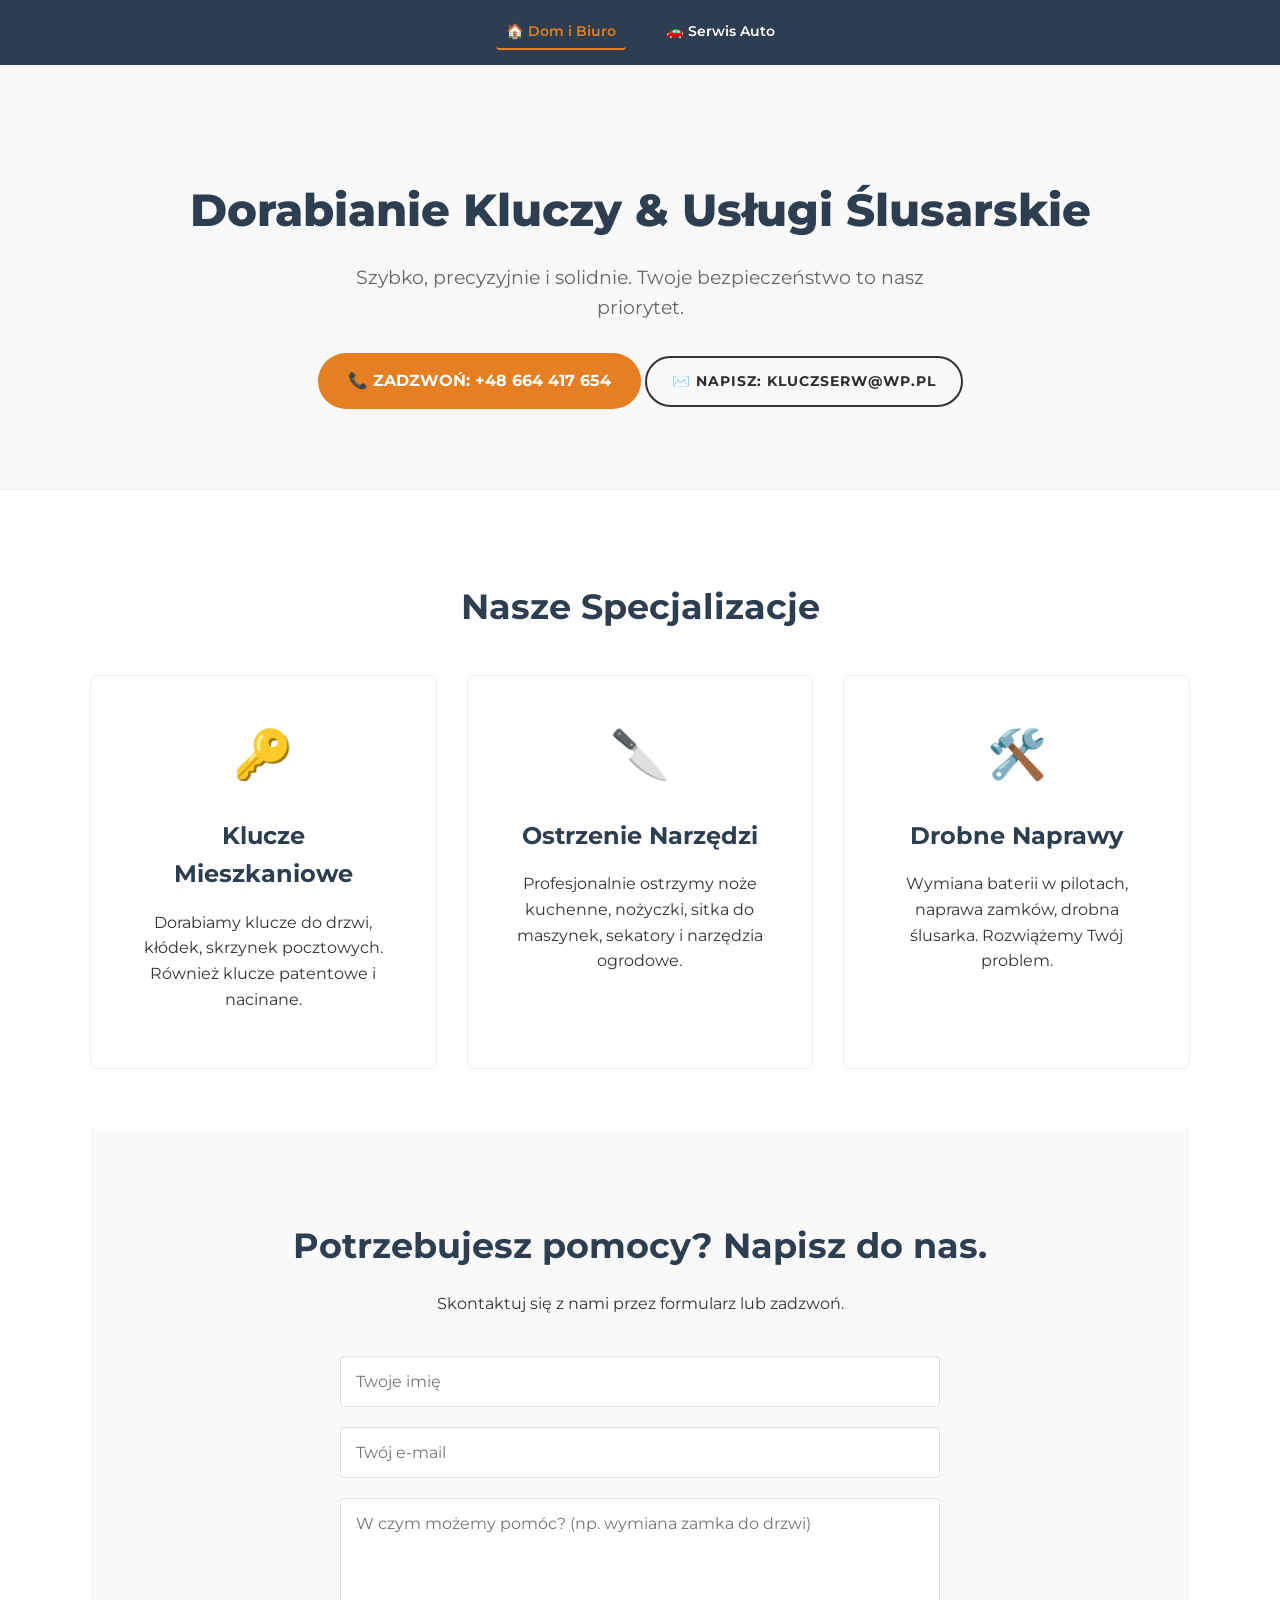
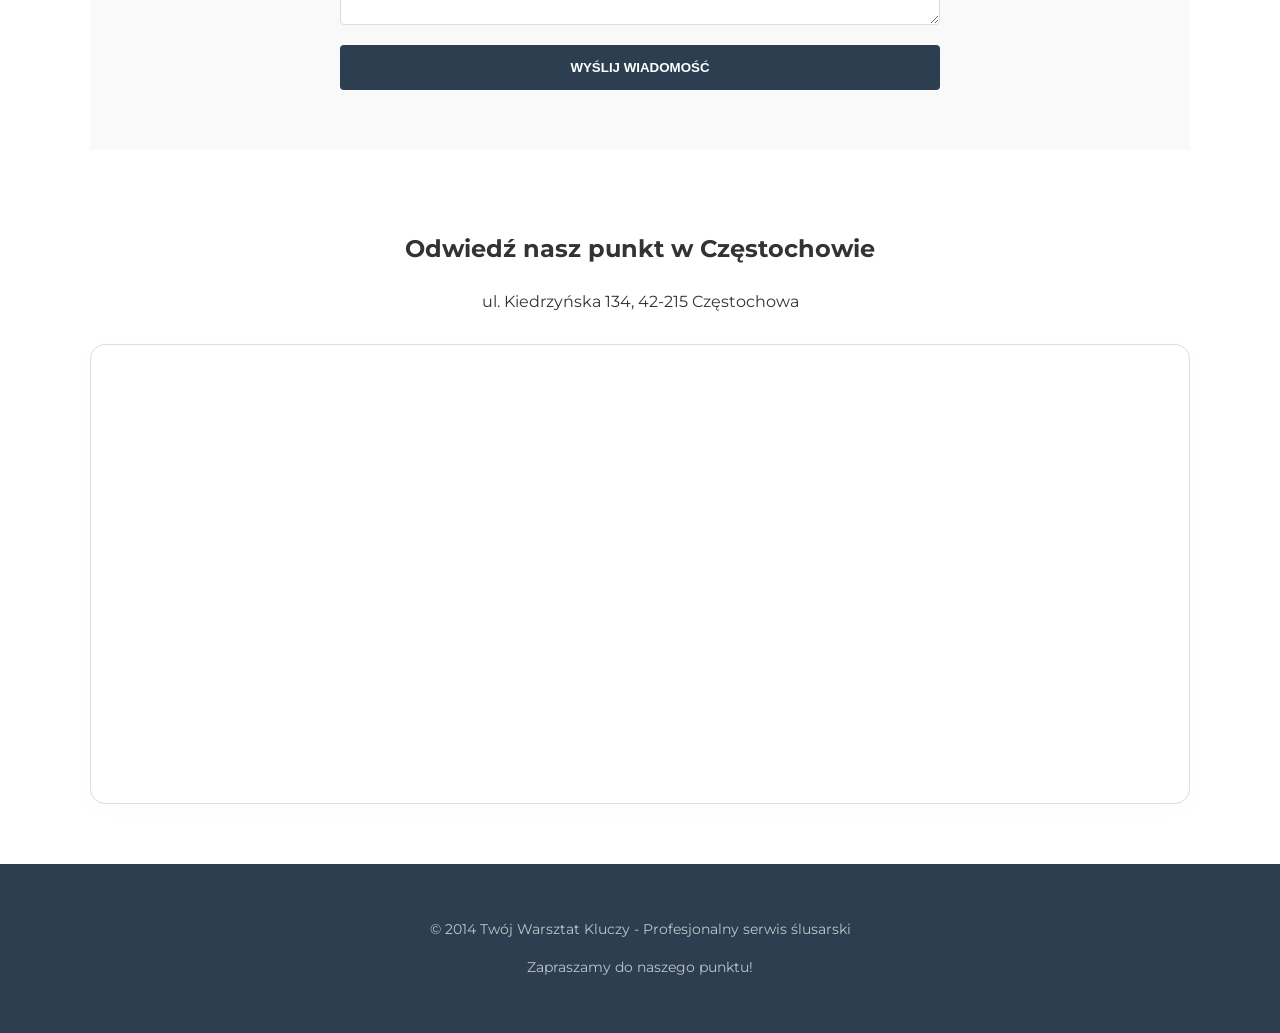
==== index.html @ 6f31c75d "Update title and meta tags for SEO improvements" ====
<!DOCTYPE html>
<html lang="pl">
<head>
    <meta charset="UTF-8">
    <meta name="viewport" content="width=device-width, initial-scale=1.0">
    
    <title>Piotr Woźnica - Dorabianie Kluczy i Ślusarz Częstochowa</title>
    <meta name="description" content="Profesjonalne dorabianie kluczy domowych, ostrzenie narzędzi i usługi ślusarskie w Częstochowie. Piotr Woźnica - szybko, tanio i solidnie. Sprawdź!">
    <meta name="keywords" content="dorabianie kluczy Częstochowa, ślusarz, ostrzenie noży, Piotr Woźnica, klucze domowe">

    <link rel="preconnect" href="https://fonts.googleapis.com">
    <link rel="preconnect" href="https://fonts.gstatic.com" crossorigin>
    <link href="https://fonts.googleapis.com/css2?family=Montserrat:wght@400;600;800&display=swap" rel="stylesheet">
    <link rel="stylesheet" href="style_klucze.css">
</head>
<body>

    <nav class="main-nav">
        <span class="nav-item active">🏠 Dom i Biuro</span>
        <a href="zauto.html" class="nav-item">🚗 Serwis Auto</a>
    </nav>

    <header class="hero">
        <div class="container">
            <h1>Dorabianie Kluczy & Usługi Ślusarskie</h1>
            <p>Szybko, precyzyjnie i solidnie. Twoje bezpieczeństwo to nasz priorytet.</p>
            <a href="tel:+48664417654" class="cta-button">📞 Zadzwoń: +48 664 417 654</a>
    <a href="mailto:kluczserw@wp.pl" class="email-button">✉️ Napisz: kluczserw@wp.pl</a>
        </div>
    </header>

    <main class="container">
        <section class="services">
            <h2>Nasze Specjalizacje</h2>
            <div class="services-grid">
                <div class="service-card">
                    <div class="icon">🔑</div>
                    <h3>Klucze Mieszkaniowe</h3>
                    <p>Dorabiamy klucze do drzwi, kłódek, skrzynek pocztowych. Również klucze patentowe i nacinane.</p>
                </div>
                <div class="service-card">
                    <div class="icon">🔪</div>
                    <h3>Ostrzenie Narzędzi</h3>
                    <p>Profesjonalnie ostrzymy noże kuchenne, nożyczki, sitka do maszynek, sekatory i narzędzia ogrodowe.</p>
                </div>
                <div class="service-card">
                    <div class="icon">🛠️</div>
                    <h3>Drobne Naprawy</h3>
                    <p>Wymiana baterii w pilotach, naprawa zamków, drobna ślusarka. Rozwiążemy Twój problem.</p>
                </div>
            </div>
        </section>

        <section class="contact-section">
            <h2>Potrzebujesz pomocy? Napisz do nas.</h2>
            <p>Skontaktuj się z nami przez formularz lub zadzwoń.</p>
            <form action="https://formspree.io/f/xkoqnrze" method="POST" class="contact-form">
                <input type="text" name="name" placeholder="Twoje imię" required>
                <input type="email" name="email" placeholder="Twój e-mail" required>
                <textarea name="message" rows="5" placeholder="W czym możemy pomóc? (np. wymiana zamka do drzwi)" required></textarea>
                <button type="submit">Wyślij wiadomość</button>
            </form>
        </section>
    </main>
<section class="map-section">
    <div class="container">
        <h2>Odwiedź nasz punkt w Częstochowie</h2>
        <p>ul. Kiedrzyńska 134, 42-215 Częstochowa</p>
        <div class="map-container">
            <iframe 
                src="https://www.google.com/maps/embed?pb=!1m18!1m12!1m3!1d2520.4727788448!2d19.11588437704514!3d50.83428697166847!2m3!1f0!2f0!3f0!3m2!1i1024!2i768!4f13.1!3m3!1m2!1s0x4717b7a41525514f%3A0x7f02f9538348138e!2sKLUCZ-SERWIS!5e0!3m2!1spl!2spl!4v1709739000000!5m2!1spl!2spl" 
                width="100%" 
                height="450" 
                style="border:0;" 
                allowfullscreen="" 
                loading="lazy" 
                referrerpolicy="no-referrer-when-downgrade">
            </iframe>
        </div>
    </div>
</section>
    <footer>
        <div class="container">
            <p>&copy; 2014 Twój Warsztat Kluczy - Profesjonalny serwis ślusarski</p>
            <p>Zapraszamy do naszego punktu!</p>
        </div>
    </footer>

</body>
</html>
---- style_klucze.css ----
/* --- FUNDAMENTY --- */
:root {
    --primary-color: #e67e22; /* Ciepły pomarańczowy */
    --secondary-color: #2c3e50; /* Ciemny granat do tekstów */
    --bg-color: #ffffff; /* Białe tło */
    --text-color: #333333;
    --light-bg: #f9f9f9;
}

body {
    font-family: 'Montserrat', sans-serif;
    margin: 0;
    padding: 0;
    background-color: var(--bg-color);
    color: var(--text-color);
    line-height: 1.6;
}

.container {
    max-width: 1100px;
    margin: 0 auto;
    padding: 0 20px;
}

/* --- NAWIGACJA --- */
.main-nav {
    display: flex;
    justify-content: center;
    background-color: var(--secondary-color);
    padding: 15px 0;
    position: sticky;
    top: 0;
    z-index: 1000;
}

.nav-item {
    color: #ffffff;
    text-decoration: none;
    margin: 0 15px;
    font-weight: 600;
    font-size: 0.9rem;
    padding: 5px 10px;
    border-radius: 4px;
    transition: 0.3s;
}

.nav-item:hover {
    background-color: rgba(255,255,255,0.1);
}

.nav-item.active {
    color: var(--primary-color);
    border-bottom: 2px solid var(--primary-color);
}

/* --- HERO (Nagłówek) --- */
.hero {
    background-color: var(--light-bg);
    padding: 80px 0;
    text-align: center;
    border-bottom: 1px solid #eee;
}

.hero h1 {
    font-size: 2.8rem;
    font-weight: 800;
    color: var(--secondary-color);
    margin-bottom: 15px;
}

.hero p {
    font-size: 1.2rem;
    color: #666;
    max-width: 600px;
    margin: 0 auto 30px;
}

.cta-button {
    display: inline-block;
    background-color: var(--primary-color);
    color: #ffffff;
    padding: 15px 30px;
    text-decoration: none;
    font-weight: 700;
    border-radius: 50px;
    text-transform: uppercase;
    transition: 0.3s;
}

.cta-button:hover {
    background-color: #d35400;
    transform: translateY(-3px);
}

/* --- USŁUGI --- */
.services {
    padding: 60px 0;
    text-align: center;
}

.services h2 {
    font-size: 2.2rem;
    color: var(--secondary-color);
    margin-bottom: 40px;
}

.services-grid {
    display: grid;
    grid-template-columns: repeat(auto-fit, minmax(300px, 1fr));
    gap: 30px;
}

.service-card {
    background-color: #ffffff;
    padding: 40px;
    border-radius: 8px;
    border: 1px solid #eee;
    transition: 0.3s;
}

.service-card:hover {
    box-shadow: 0 10px 20px rgba(0,0,0,0.05);
}

.service-card .icon {
    font-size: 3rem;
    margin-bottom: 20px;
}

.service-card h3 {
    font-size: 1.5rem;
    color: var(--secondary-color);
    margin-bottom: 15px;
}

/* --- KONTAKT & FORMULARZ --- */
.contact-section {
    background-color: var(--light-bg);
    padding: 60px 0;
    text-align: center;
}

.contact-section h2 {
    font-size: 2.2rem;
    color: var(--secondary-color);
    margin-bottom: 10px;
}

.contact-form {
    max-width: 600px;
    margin: 40px auto 0;
    display: flex;
    flex-direction: column;
}

.contact-form input, .contact-form textarea {
    padding: 15px;
    margin-bottom: 20px;
    border: 1px solid #ddd;
    border-radius: 4px;
    font-family: inherit;
    font-size: 1rem;
}

.contact-form button {
    background-color: var(--secondary-color);
    color: #ffffff;
    border: none;
    padding: 15px;
    font-weight: 700;
    cursor: pointer;
    border-radius: 4px;
    text-transform: uppercase;
    transition: 0.3s;
}

.contact-form button:hover {
    background-color: #1a252f;
}

/* --- STOPKA --- */
footer {
    background-color: var(--secondary-color);
    color: rgba(255,255,255,0.7);
    padding: 40px 0;
    text-align: center;
    font-size: 0.9rem;
}

/* --- RESPONYWNOŚĆ (TELEFON) --- */
@media (max-width: 768px) {
    .hero h1 {
        font-size: 2rem;
    }

    .main-nav {
        flex-direction: column;
        align-items: center;
        gap: 10px;
    }
}
.map-section {
    padding: 60px 0;
    text-align: center;
    background-color: rgba(255,255,255,0.1); /* Jasne tło dla strony głównej, możesz zmienić na ciemniejsze dla strony auto */
}

.map-container {
    margin-top: 30px;
    border-radius: 15px;
    overflow: hidden;
    box-shadow: 0 5px 15px rgba(239, 237, 237, 0.1);
    border: 1px solid #ddd;
}

/* Na telefonie mapa może być nieco niższa */
@media (max-width: 600px) {
    .map-container iframe {
        height: 300px;
    }
}
/* Styl dla kontenera przycisków w nagłówku */
.header-contact {
    display: flex;
    flex-direction: column; /* Jeden pod drugim na telefonie */
    align-items: center;
    gap: 15px;
    margin-top: 20px;
}

@media (min-width: 768px) {
    .header-contact {
        flex-direction: row; /* Obok siebie na komputerze */
        justify-content: center;
    }
}

/* Styl przycisku E-mail */
.email-button {
    display: inline-block;
    padding: 12px 25px;
    background-color: transparent;
    color: #302d2d;
    border: 2px solid #323232;
    text-decoration: none;
    font-weight: 700;
    border-radius: 50px;
    transition: all 0.3s ease;
    font-size: 0.9rem;
    text-transform: uppercase;
    letter-spacing: 1px;
}

.email-button:hover {
    background-color: #2d2d2d;
    color: #f5f5f5; /* Zmienia kolor tekstu na ciemny przy najechaniu */
    transform: translateY(-3px);
    box-shadow: 0 5px 15px rgba(255, 255, 255, 0.3);
}
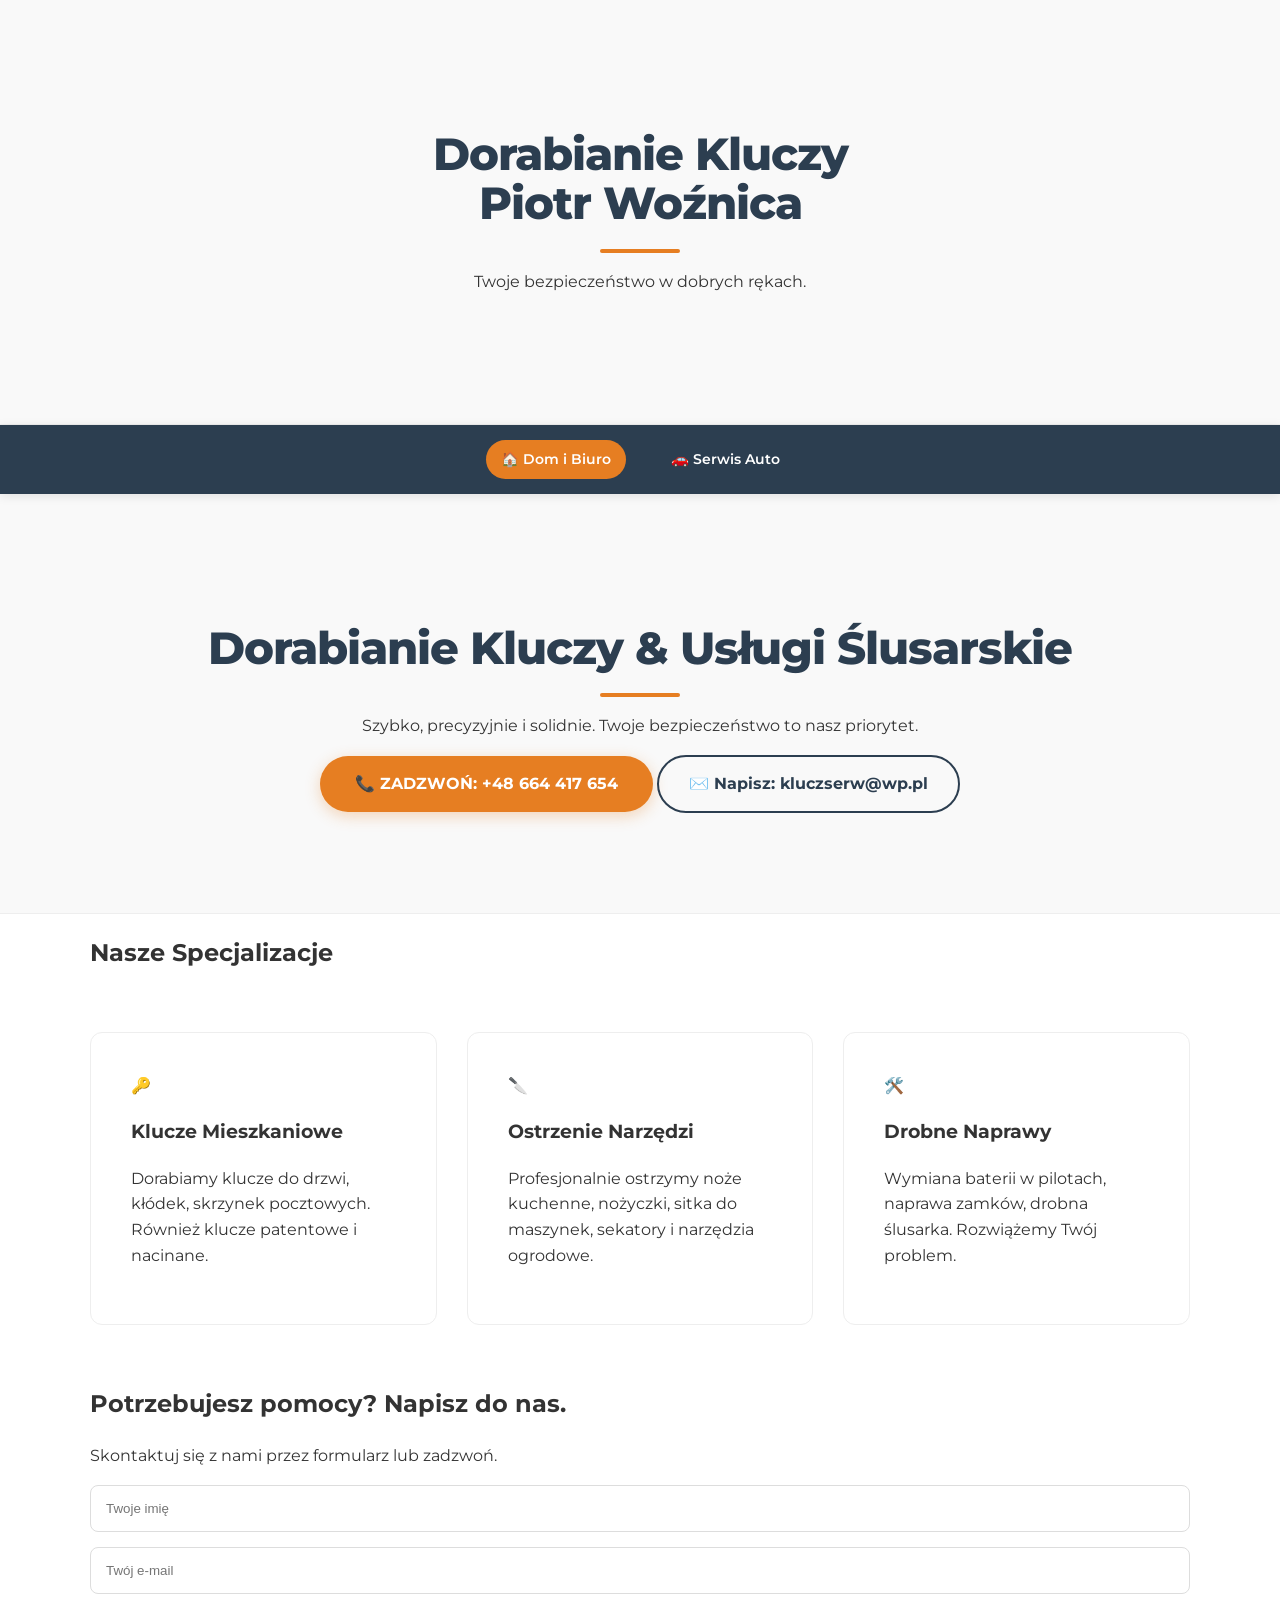
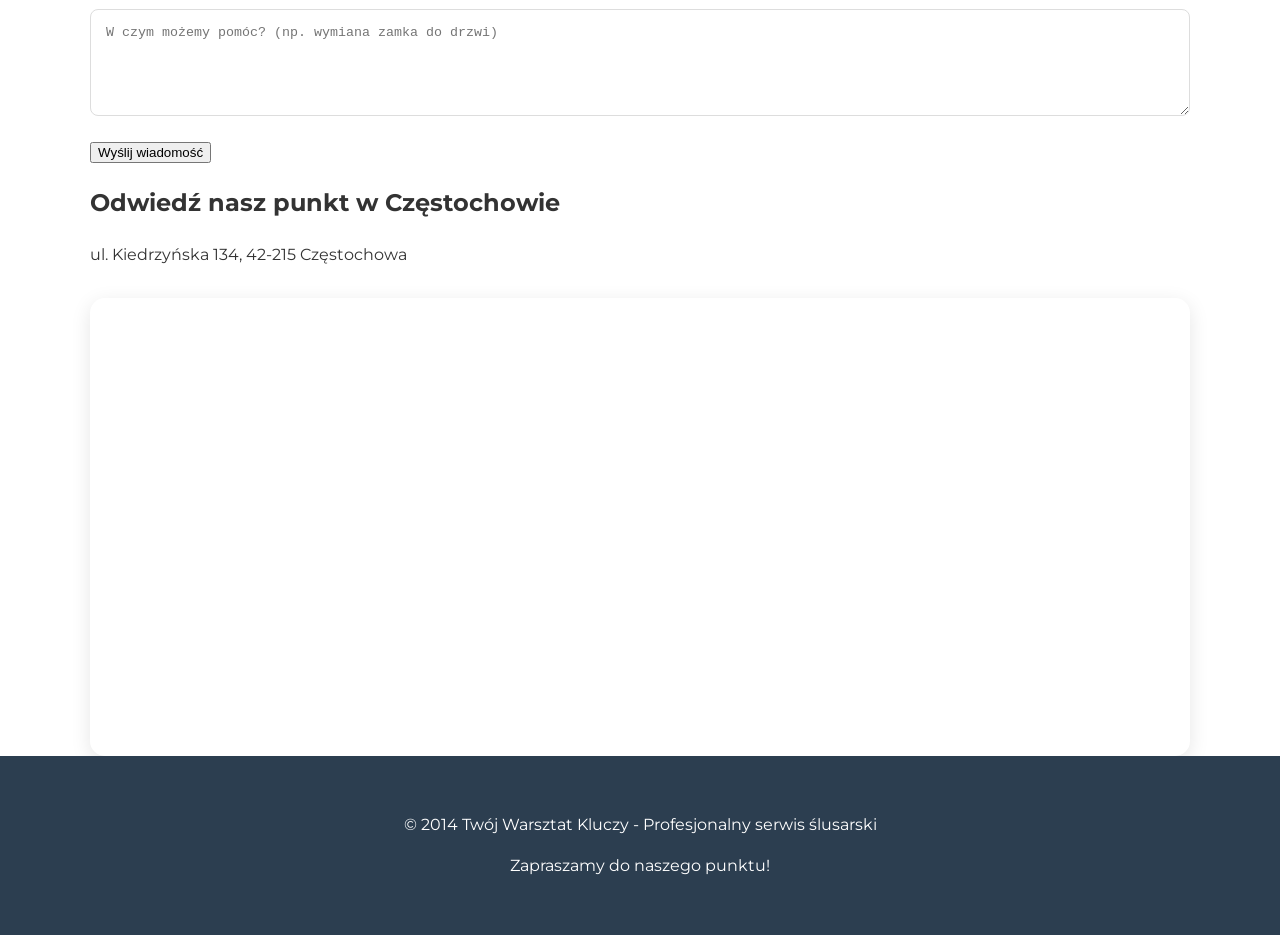
==== commit 96997ecd: "Add header section with title and tagline" ====
--- a/index.html
+++ b/index.html
@@ -14,7 +14,14 @@
     <link rel="stylesheet" href="style_klucze.css">
 </head>
 <body>
-
+<header class="hero">
+    <div class="container">
+        <h1>Dorabianie Kluczy <br> Piotr Woźnica</h1>
+        <p>Twoje bezpieczeństwo w dobrych rękach.</p>
+        <div class="header-contact">
+            </div>
+    </div>
+</header>
     <nav class="main-nav">
         <span class="nav-item active">🏠 Dom i Biuro</span>
         <a href="zauto.html" class="nav-item">🚗 Serwis Auto</a>
--- a/style_klucze.css
+++ b/style_klucze.css
@@ -1,8 +1,8 @@
 /* --- FUNDAMENTY --- */
 :root {
-    --primary-color: #e67e22; /* Ciepły pomarańczowy */
-    --secondary-color: #2c3e50; /* Ciemny granat do tekstów */
-    --bg-color: #ffffff; /* Białe tło */
+    --primary-color: #e67e22;
+    --secondary-color: #2c3e50;
+    --bg-color: #ffffff;
     --text-color: #333333;
     --light-bg: #f9f9f9;
 }
@@ -31,6 +31,7 @@
     position: sticky;
     top: 0;
     z-index: 1000;
+    box-shadow: 0 2px 10px rgba(0,0,0,0.1);
 }
 
 .nav-item {
@@ -39,24 +40,45 @@
     margin: 0 15px;
     font-weight: 600;
     font-size: 0.9rem;
-    padding: 5px 10px;
-    border-radius: 4px;
+    padding: 8px 15px;
+    border-radius: 25px;
     transition: 0.3s;
 }
 
 .nav-item:hover {
-    background-color: rgba(255,255,255,0.1);
+    background-color: rgba(255,255,255,0.15);
 }
 
 .nav-item.active {
-    color: var(--primary-color);
-    border-bottom: 2px solid var(--primary-color);
+    background-color: var(--primary-color);
+    color: white;
 }
 
-/* --- HERO (Nagłówek) --- */
+/* --- HERO --- */
+/* Wklej to w sekcji HERO w pliku style_klucze.css */
+
+.hero h1 {
+    font-size: 3.2rem; /* Większy, wyraźny napis */
+    font-weight: 800;
+    color: var(--secondary-color);
+    margin-bottom: 10px;
+    letter-spacing: -1px;
+    line-height: 1.1;
+}
+
+/* Dodajemy ozdobną linię pod tytułem */
+.hero h1::after {
+    content: '';
+    display: block;
+    width: 80px;
+    height: 4px;
+    background: var(--primary-color);
+    margin: 20px auto 0;
+    border-radius: 2px;
+}
 .hero {
     background-color: var(--light-bg);
-    padding: 80px 0;
+    padding: 100px 20px;
     text-align: center;
     border-bottom: 1px solid #eee;
 }
@@ -68,192 +90,91 @@
     margin-bottom: 15px;
 }
 
-.hero p {
-    font-size: 1.2rem;
-    color: #666;
-    max-width: 600px;
-    margin: 0 auto 30px;
+/* Przyciski w nagłówku */
+.header-contact {
+    display: flex;
+    flex-direction: column;
+    align-items: center;
+    gap: 15px;
+    margin-top: 30px;
+}
+
+@media (min-width: 768px) {
+    .header-contact { flex-direction: row; justify-content: center; }
 }
 
 .cta-button {
     display: inline-block;
     background-color: var(--primary-color);
     color: #ffffff;
-    padding: 15px 30px;
+    padding: 15px 35px;
     text-decoration: none;
     font-weight: 700;
     border-radius: 50px;
     text-transform: uppercase;
     transition: 0.3s;
+    box-shadow: 0 4px 15px rgba(230, 126, 34, 0.3);
 }
 
-.cta-button:hover {
-    background-color: #d35400;
-    transform: translateY(-3px);
+.email-button {
+    display: inline-block;
+    padding: 14px 30px;
+    background-color: transparent;
+    color: var(--secondary-color);
+    border: 2px solid var(--secondary-color);
+    text-decoration: none;
+    font-weight: 700;
+    border-radius: 50px;
+    transition: 0.3s;
+}
+
+.email-button:hover {
+    background-color: var(--secondary-color);
+    color: white;
 }
 
 /* --- USŁUGI --- */
-.services {
-    padding: 60px 0;
-    text-align: center;
-}
-
-.services h2 {
-    font-size: 2.2rem;
-    color: var(--secondary-color);
-    margin-bottom: 40px;
-}
-
 .services-grid {
     display: grid;
     grid-template-columns: repeat(auto-fit, minmax(300px, 1fr));
     gap: 30px;
+    padding: 40px 0;
 }
 
 .service-card {
-    background-color: #ffffff;
+    background: white;
     padding: 40px;
-    border-radius: 8px;
+    border-radius: 12px;
     border: 1px solid #eee;
     transition: 0.3s;
 }
 
 .service-card:hover {
-    box-shadow: 0 10px 20px rgba(0,0,0,0.05);
+    transform: translateY(-5px);
+    box-shadow: 0 10px 30px rgba(0,0,0,0.08);
 }
 
-.service-card .icon {
-    font-size: 3rem;
-    margin-bottom: 20px;
+/* --- FORMULARZ --- */
+.contact-form input, .contact-form textarea {
+    width: 100%;
+    box-sizing: border-box;
+    padding: 15px;
+    margin-bottom: 15px;
+    border: 1px solid #ddd;
+    border-radius: 8px;
 }
 
-.service-card h3 {
-    font-size: 1.5rem;
-    color: var(--secondary-color);
-    margin-bottom: 15px;
-}
-
-/* --- KONTAKT & FORMULARZ --- */
-.contact-section {
-    background-color: var(--light-bg);
-    padding: 60px 0;
-    text-align: center;
-}
-
-.contact-section h2 {
-    font-size: 2.2rem;
-    color: var(--secondary-color);
-    margin-bottom: 10px;
-}
-
-.contact-form {
-    max-width: 600px;
-    margin: 40px auto 0;
-    display: flex;
-    flex-direction: column;
-}
-
-.contact-form input, .contact-form textarea {
-    padding: 15px;
-    margin-bottom: 20px;
-    border: 1px solid #ddd;
-    border-radius: 4px;
-    font-family: inherit;
-    font-size: 1rem;
-}
-
-.contact-form button {
-    background-color: var(--secondary-color);
-    color: #ffffff;
-    border: none;
-    padding: 15px;
-    font-weight: 700;
-    cursor: pointer;
-    border-radius: 4px;
-    text-transform: uppercase;
-    transition: 0.3s;
-}
-
-.contact-form button:hover {
-    background-color: #1a252f;
-}
-
-/* --- STOPKA --- */
-footer {
-    background-color: var(--secondary-color);
-    color: rgba(255,255,255,0.7);
-    padding: 40px 0;
-    text-align: center;
-    font-size: 0.9rem;
-}
-
-/* --- RESPONYWNOŚĆ (TELEFON) --- */
-@media (max-width: 768px) {
-    .hero h1 {
-        font-size: 2rem;
-    }
-
-    .main-nav {
-        flex-direction: column;
-        align-items: center;
-        gap: 10px;
-    }
-}
-.map-section {
-    padding: 60px 0;
-    text-align: center;
-    background-color: rgba(255,255,255,0.1); /* Jasne tło dla strony głównej, możesz zmienić na ciemniejsze dla strony auto */
-}
-
+/* --- MAPA --- */
 .map-container {
     margin-top: 30px;
     border-radius: 15px;
     overflow: hidden;
-    box-shadow: 0 5px 15px rgba(239, 237, 237, 0.1);
-    border: 1px solid #ddd;
+    box-shadow: 0 5px 20px rgba(0,0,0,0.1);
 }
 
-/* Na telefonie mapa może być nieco niższa */
-@media (max-width: 600px) {
-    .map-container iframe {
-        height: 300px;
-    }
+footer {
+    background: var(--secondary-color);
+    color: white;
+    padding: 40px 20px;
+    text-align: center;
 }
-/* Styl dla kontenera przycisków w nagłówku */
-.header-contact {
-    display: flex;
-    flex-direction: column; /* Jeden pod drugim na telefonie */
-    align-items: center;
-    gap: 15px;
-    margin-top: 20px;
-}
-
-@media (min-width: 768px) {
-    .header-contact {
-        flex-direction: row; /* Obok siebie na komputerze */
-        justify-content: center;
-    }
-}
-
-/* Styl przycisku E-mail */
-.email-button {
-    display: inline-block;
-    padding: 12px 25px;
-    background-color: transparent;
-    color: #302d2d;
-    border: 2px solid #323232;
-    text-decoration: none;
-    font-weight: 700;
-    border-radius: 50px;
-    transition: all 0.3s ease;
-    font-size: 0.9rem;
-    text-transform: uppercase;
-    letter-spacing: 1px;
-}
-
-.email-button:hover {
-    background-color: #2d2d2d;
-    color: #f5f5f5; /* Zmienia kolor tekstu na ciemny przy najechaniu */
-    transform: translateY(-3px);
-    box-shadow: 0 5px 15px rgba(255, 255, 255, 0.3);
-}
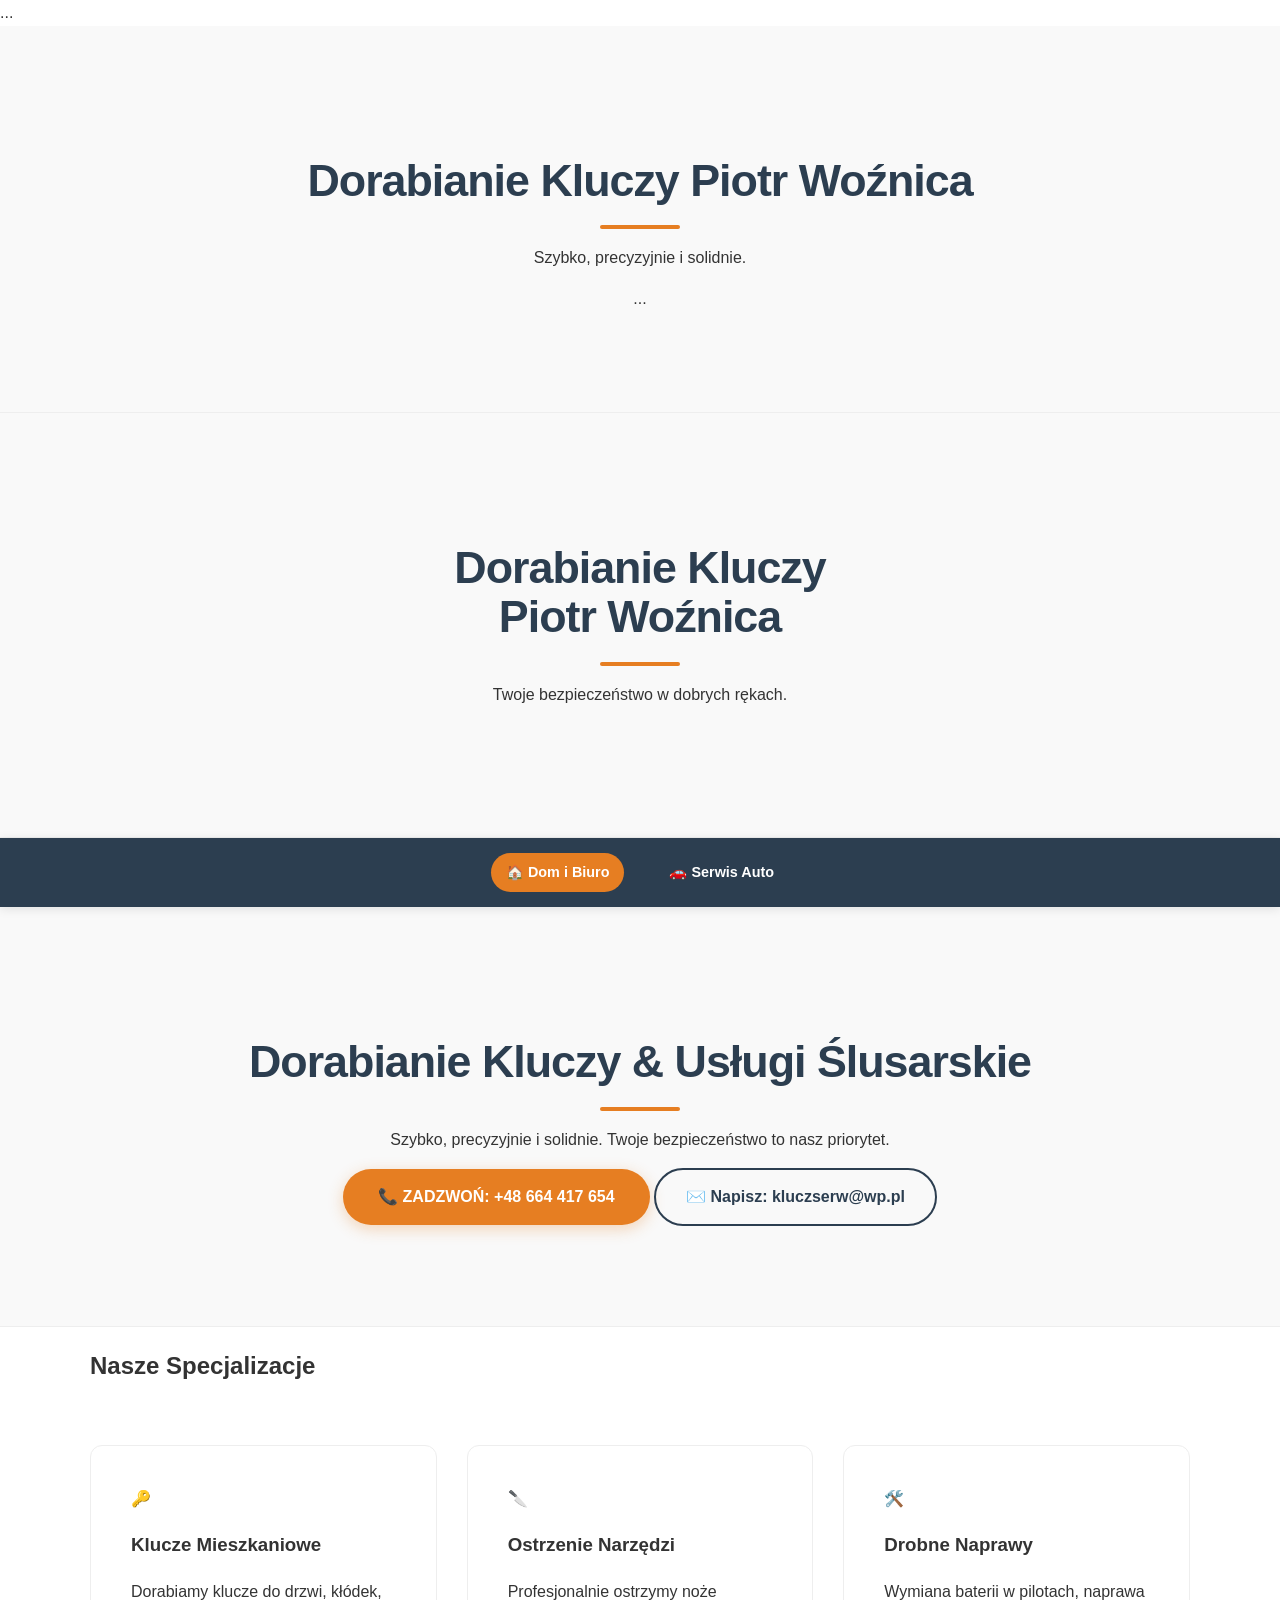
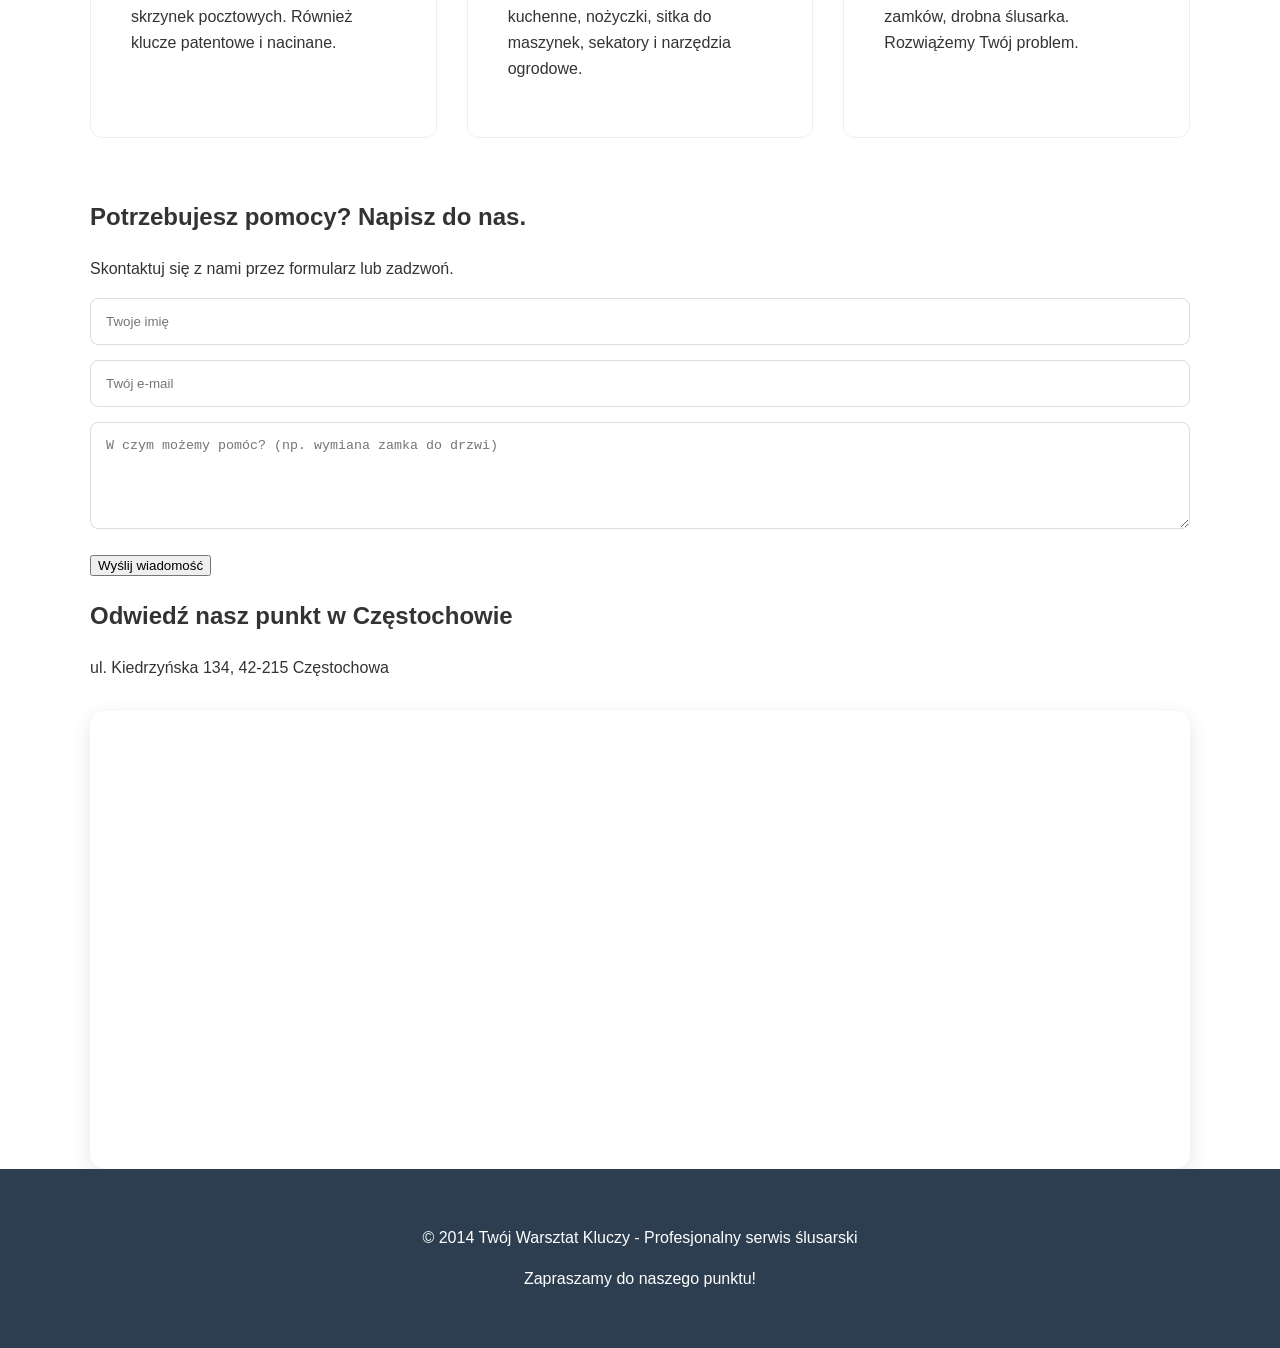
==== commit 53e21e61: "Modify index.html with new title and header Updated title and added navigation and header sections." ====
--- a/index.html
+++ b/index.html
@@ -2,17 +2,20 @@
 <html lang="pl">
 <head>
     <meta charset="UTF-8">
+    <title>Piotr Woźnica - Dorabianie Kluczy Częstochowa</title>
     <meta name="viewport" content="width=device-width, initial-scale=1.0">
-    
-    <title>Piotr Woźnica - Dorabianie Kluczy i Ślusarz Częstochowa</title>
-    <meta name="description" content="Profesjonalne dorabianie kluczy domowych, ostrzenie narzędzi i usługi ślusarskie w Częstochowie. Piotr Woźnica - szybko, tanio i solidnie. Sprawdź!">
-    <meta name="keywords" content="dorabianie kluczy Częstochowa, ślusarz, ostrzenie noży, Piotr Woźnica, klucze domowe">
-
-    <link rel="preconnect" href="https://fonts.googleapis.com">
-    <link rel="preconnect" href="https://fonts.gstatic.com" crossorigin>
-    <link href="https://fonts.googleapis.com/css2?family=Montserrat:wght@400;600;800&display=swap" rel="stylesheet">
     <link rel="stylesheet" href="style_klucze.css">
 </head>
+<body>
+    <nav>...</nav>
+
+    <header class="hero">
+        <div class="container">
+            <h1>Dorabianie Kluczy Piotr Woźnica</h1>
+            <p>Szybko, precyzyjnie i solidnie.</p>
+            ...
+        </div>
+    </header>
 <body>
 <header class="hero">
     <div class="container">
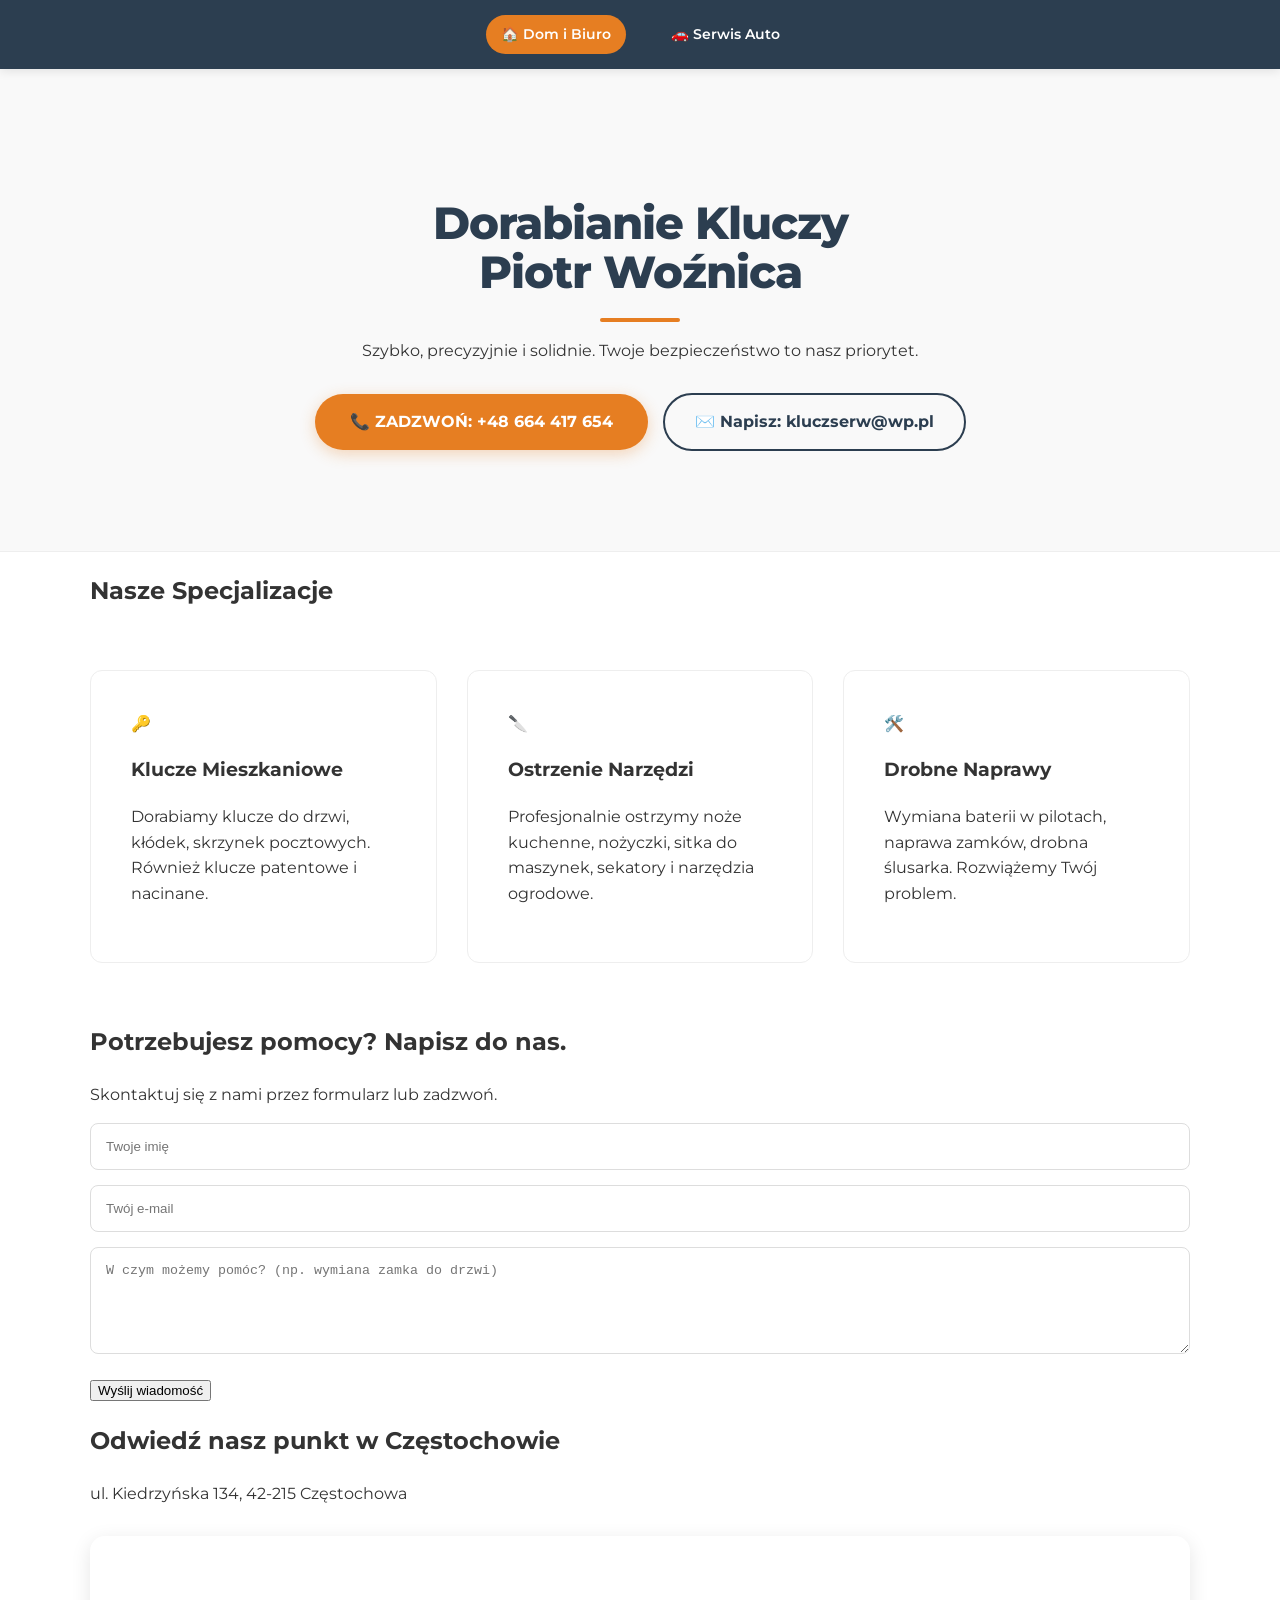
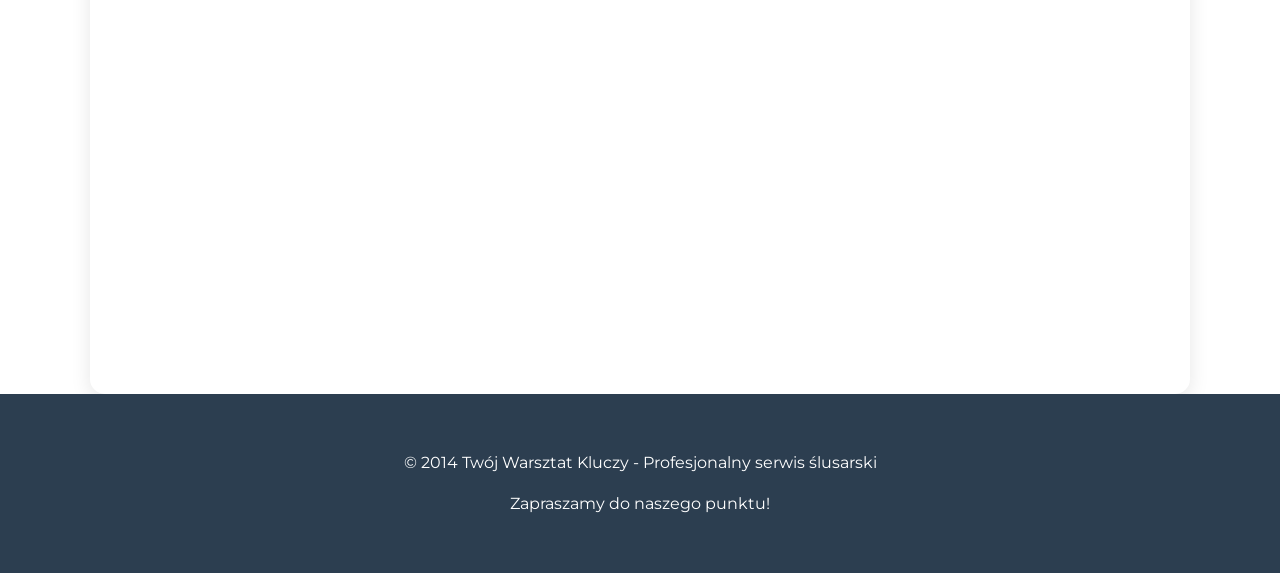
==== commit 505cdbad: "Enhance SEO and update header content in index.html Updated the title and meta tags for better SEO. " ====
--- a/index.html
+++ b/index.html
@@ -2,29 +2,18 @@
 <html lang="pl">
 <head>
     <meta charset="UTF-8">
-    <title>Piotr Woźnica - Dorabianie Kluczy Częstochowa</title>
     <meta name="viewport" content="width=device-width, initial-scale=1.0">
+    <title>Piotr Woźnica - Dorabianie Kluczy i Ślusarz Częstochowa</title>
+    <meta name="description" content="Profesjonalne dorabianie kluczy domowych, ostrzenie narzędzi i usługi ślusarskie w Częstochowie. Piotr Woźnica - szybko, tanio i solidnie.">
+    <meta name="keywords" content="dorabianie kluczy Częstochowa, ślusarz, ostrzenie noży, Piotr Woźnica, klucze domowe">
+    
+    <link rel="preconnect" href="https://fonts.googleapis.com">
+    <link rel="preconnect" href="https://fonts.gstatic.com" crossorigin>
+    <link href="https://fonts.googleapis.com/css2?family=Montserrat:wght@400;600;800&display=swap" rel="stylesheet">
     <link rel="stylesheet" href="style_klucze.css">
 </head>
 <body>
-    <nav>...</nav>
 
-    <header class="hero">
-        <div class="container">
-            <h1>Dorabianie Kluczy Piotr Woźnica</h1>
-            <p>Szybko, precyzyjnie i solidnie.</p>
-            ...
-        </div>
-    </header>
-<body>
-<header class="hero">
-    <div class="container">
-        <h1>Dorabianie Kluczy <br> Piotr Woźnica</h1>
-        <p>Twoje bezpieczeństwo w dobrych rękach.</p>
-        <div class="header-contact">
-            </div>
-    </div>
-</header>
     <nav class="main-nav">
         <span class="nav-item active">🏠 Dom i Biuro</span>
         <a href="zauto.html" class="nav-item">🚗 Serwis Auto</a>
@@ -32,13 +21,14 @@
 
     <header class="hero">
         <div class="container">
-            <h1>Dorabianie Kluczy & Usługi Ślusarskie</h1>
+            <h1>Dorabianie Kluczy<br>Piotr Woźnica</h1>
             <p>Szybko, precyzyjnie i solidnie. Twoje bezpieczeństwo to nasz priorytet.</p>
-            <a href="tel:+48664417654" class="cta-button">📞 Zadzwoń: +48 664 417 654</a>
-    <a href="mailto:kluczserw@wp.pl" class="email-button">✉️ Napisz: kluczserw@wp.pl</a>
+            <div class="header-contact">
+                <a href="tel:+48664417654" class="cta-button">📞 Zadzwoń: +48 664 417 654</a>
+                <a href="mailto:kluczserw@wp.pl" class="email-button">✉️ Napisz: kluczserw@wp.pl</a>
+            </div>
         </div>
     </header>
-
     <main class="container">
         <section class="services">
             <h2>Nasze Specjalizacje</h2>
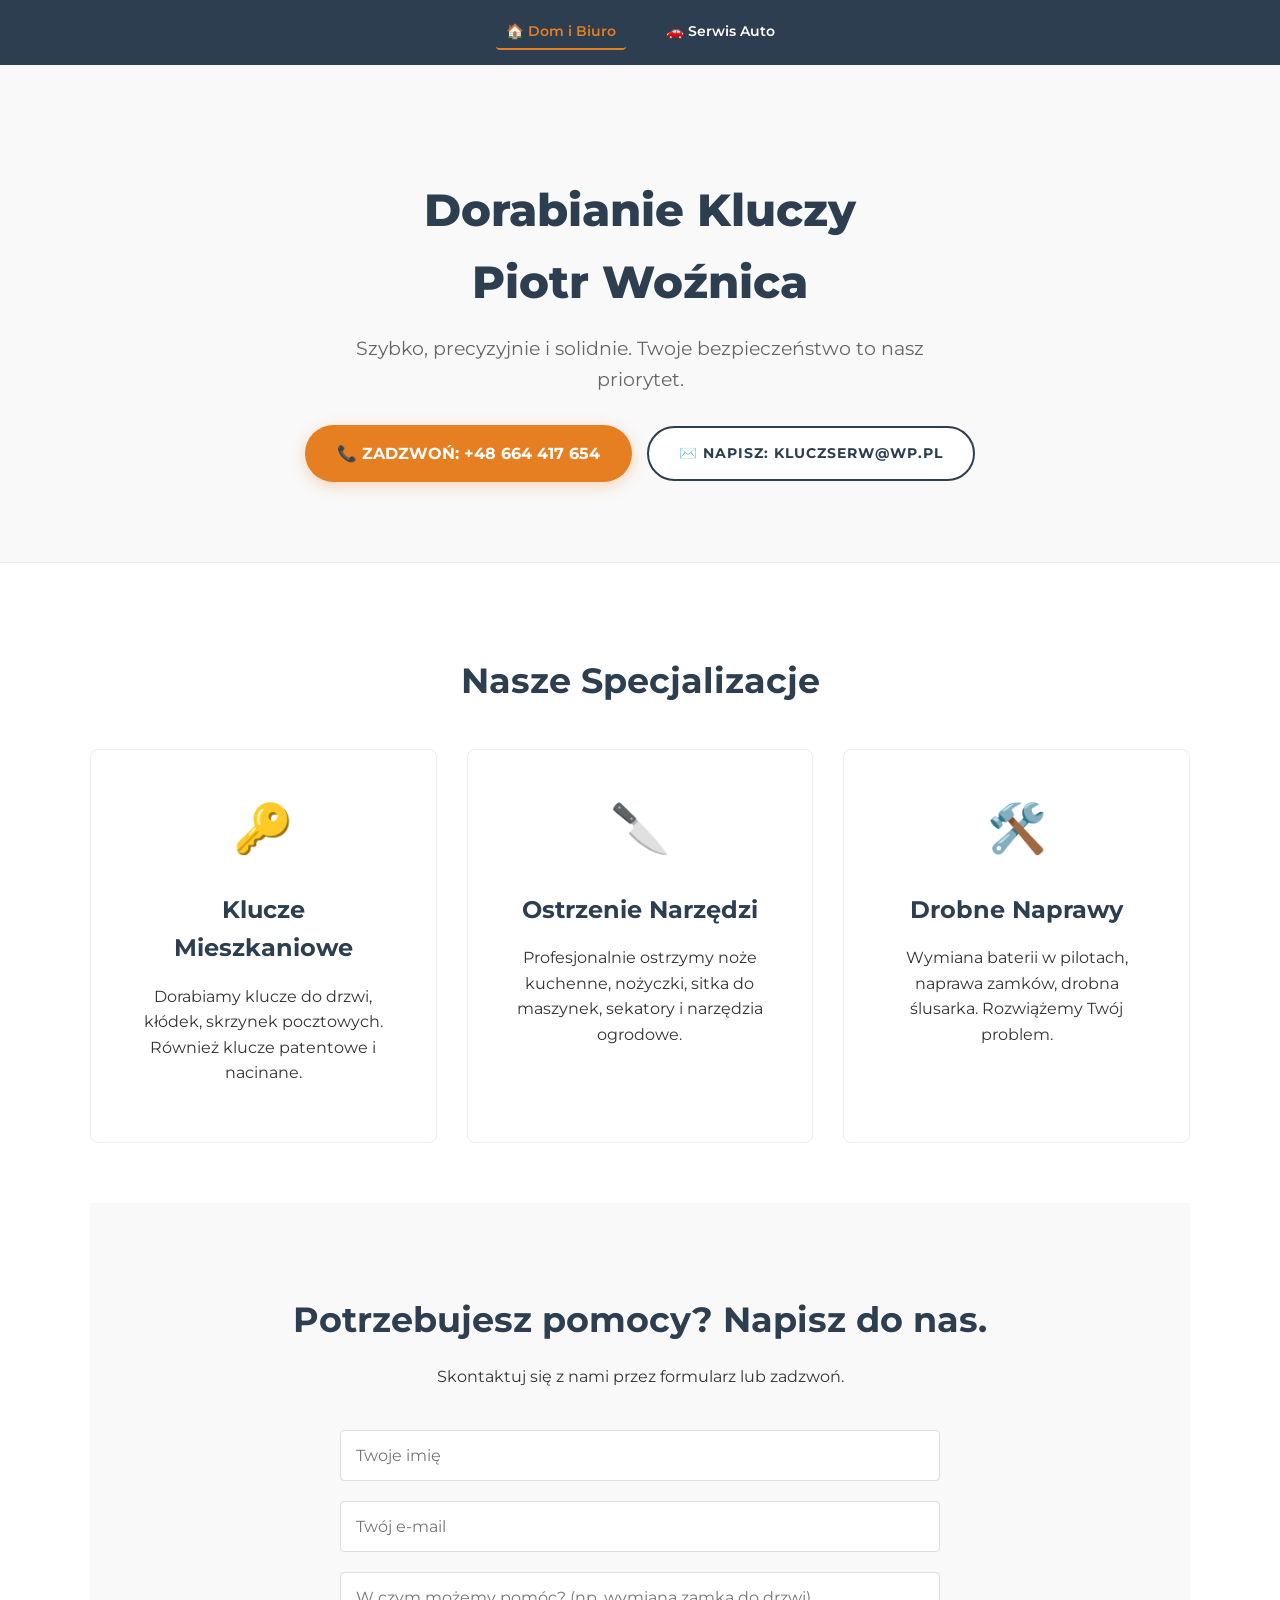
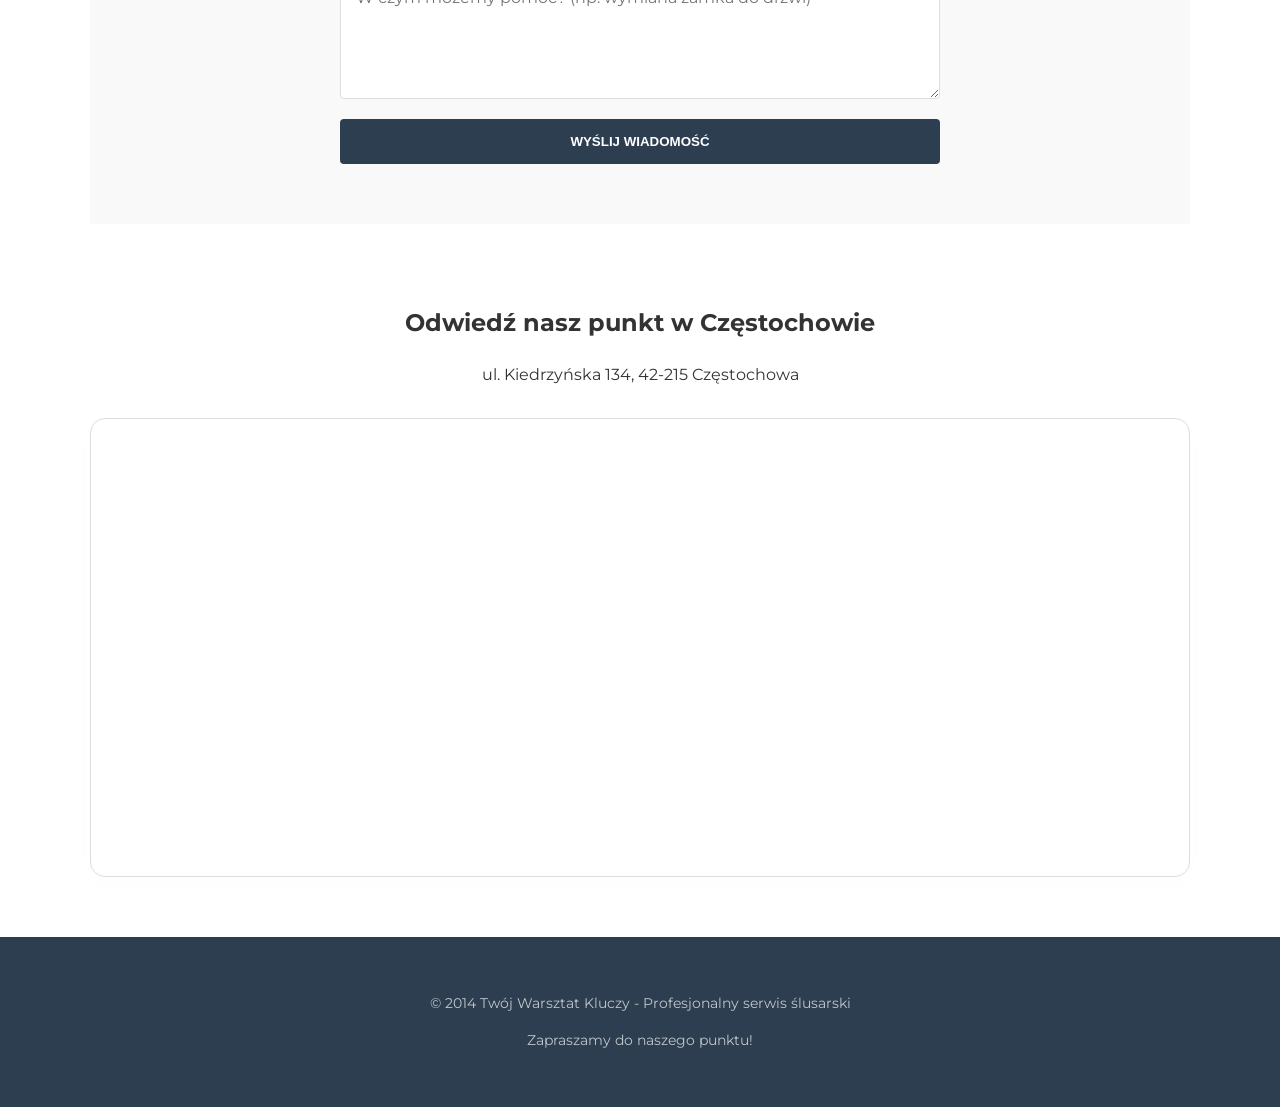
==== commit 5d778965: "Update index.html" ====
--- a/index.html
+++ b/index.html
@@ -3,7 +3,7 @@
 <head>
     <meta charset="UTF-8">
     <meta name="viewport" content="width=device-width, initial-scale=1.0">
-    <title>Piotr Woźnica - Dorabianie Kluczy i Ślusarz Częstochowa</title>
+    <title>Dorabianie Kluczy i Ślusarz Częstochowa - Piotr Woźnica</title>
     <meta name="description" content="Profesjonalne dorabianie kluczy domowych, ostrzenie narzędzi i usługi ślusarskie w Częstochowie. Piotr Woźnica - szybko, tanio i solidnie.">
     <meta name="keywords" content="dorabianie kluczy Częstochowa, ślusarz, ostrzenie noży, Piotr Woźnica, klucze domowe">
     
--- a/style_klucze.css
+++ b/style_klucze.css
@@ -1,8 +1,8 @@
 /* --- FUNDAMENTY --- */
 :root {
-    --primary-color: #e67e22;
-    --secondary-color: #2c3e50;
-    --bg-color: #ffffff;
+    --primary-color: #e67e22; /* Ciepły pomarańczowy */
+    --secondary-color: #2c3e50; /* Ciemny granat do tekstów */
+    --bg-color: #ffffff; /* Białe tło */
     --text-color: #333333;
     --light-bg: #f9f9f9;
 }
@@ -31,7 +31,6 @@
     position: sticky;
     top: 0;
     z-index: 1000;
-    box-shadow: 0 2px 10px rgba(0,0,0,0.1);
 }
 
 .nav-item {
@@ -40,45 +39,24 @@
     margin: 0 15px;
     font-weight: 600;
     font-size: 0.9rem;
-    padding: 8px 15px;
-    border-radius: 25px;
+    padding: 5px 10px;
+    border-radius: 4px;
     transition: 0.3s;
 }
 
 .nav-item:hover {
-    background-color: rgba(255,255,255,0.15);
+    background-color: rgba(255,255,255,0.1);
 }
 
 .nav-item.active {
-    background-color: var(--primary-color);
-    color: white;
-}
-
-/* --- HERO --- */
-/* Wklej to w sekcji HERO w pliku style_klucze.css */
-
-.hero h1 {
-    font-size: 3.2rem; /* Większy, wyraźny napis */
-    font-weight: 800;
-    color: var(--secondary-color);
-    margin-bottom: 10px;
-    letter-spacing: -1px;
-    line-height: 1.1;
-}
-
-/* Dodajemy ozdobną linię pod tytułem */
-.hero h1::after {
-    content: '';
-    display: block;
-    width: 80px;
-    height: 4px;
-    background: var(--primary-color);
-    margin: 20px auto 0;
-    border-radius: 2px;
-}
+    color: var(--primary-color);
+    border-bottom: 2px solid var(--primary-color);
+}
+
+/* --- HERO (Nagłówek) --- */
 .hero {
     background-color: var(--light-bg);
-    padding: 100px 20px;
+    padding: 80px 0;
     text-align: center;
     border-bottom: 1px solid #eee;
 }
@@ -90,7 +68,15 @@
     margin-bottom: 15px;
 }
 
-/* Przyciski w nagłówku */
+.hero p {
+    font-size: 1.2rem;
+    color: #666;
+    max-width: 600px;
+    margin: 0 auto 30px;
+}
+
+/* Styl dla kontenera przycisków w nagłówku */
+/* --- PRZYCISKI (Nagłówek) --- */
 .header-contact {
     display: flex;
     flex-direction: column;
@@ -100,81 +86,179 @@
 }
 
 @media (min-width: 768px) {
-    .header-contact { flex-direction: row; justify-content: center; }
-}
-
+    .header-contact {
+        flex-direction: row;
+        justify-content: center;
+    }
+}
+
+/* Przycisk główny (Zadzwoń) */
 .cta-button {
     display: inline-block;
     background-color: var(--primary-color);
     color: #ffffff;
-    padding: 15px 35px;
+    padding: 16px 32px;
     text-decoration: none;
     font-weight: 700;
     border-radius: 50px;
     text-transform: uppercase;
-    transition: 0.3s;
+    transition: all 0.3s ease;
     box-shadow: 0 4px 15px rgba(230, 126, 34, 0.3);
 }
 
+.cta-button:hover {
+    background-color: #d35400;
+    transform: translateY(-3px);
+    box-shadow: 0 6px 20px rgba(211, 84, 0, 0.4);
+}
+
+/* Przycisk wtórny (E-mail) - POPRAWIONY */
 .email-button {
     display: inline-block;
     padding: 14px 30px;
-    background-color: transparent;
+    background-color: #ffffff; /* Białe tło dla lepszej widoczności */
     color: var(--secondary-color);
     border: 2px solid var(--secondary-color);
     text-decoration: none;
     font-weight: 700;
     border-radius: 50px;
-    transition: 0.3s;
+    transition: all 0.3s ease;
+    font-size: 0.9rem;
+    text-transform: uppercase;
+    letter-spacing: 1px;
 }
 
 .email-button:hover {
     background-color: var(--secondary-color);
-    color: white;
-}
-
+    color: #ffffff; /* Odwrócenie kolorów przy najechaniu */
+    transform: translateY(-3px);
+}
 /* --- USŁUGI --- */
+.services {
+    padding: 60px 0;
+    text-align: center;
+}
+
+.services h2 {
+    font-size: 2.2rem;
+    color: var(--secondary-color);
+    margin-bottom: 40px;
+}
+
 .services-grid {
     display: grid;
     grid-template-columns: repeat(auto-fit, minmax(300px, 1fr));
     gap: 30px;
-    padding: 40px 0;
 }
 
 .service-card {
-    background: white;
+    background-color: #ffffff;
     padding: 40px;
-    border-radius: 12px;
+    border-radius: 8px;
     border: 1px solid #eee;
     transition: 0.3s;
 }
 
 .service-card:hover {
-    transform: translateY(-5px);
-    box-shadow: 0 10px 30px rgba(0,0,0,0.08);
-}
-
-/* --- FORMULARZ --- */
+    box-shadow: 0 10px 20px rgba(0,0,0,0.05);
+}
+
+.service-card .icon {
+    font-size: 3rem;
+    margin-bottom: 20px;
+}
+
+.service-card h3 {
+    font-size: 1.5rem;
+    color: var(--secondary-color);
+    margin-bottom: 15px;
+}
+
+/* --- KONTAKT & FORMULARZ --- */
+.contact-section {
+    background-color: var(--light-bg);
+    padding: 60px 0;
+    text-align: center;
+}
+
+.contact-section h2 {
+    font-size: 2.2rem;
+    color: var(--secondary-color);
+    margin-bottom: 10px;
+}
+
+.contact-form {
+    max-width: 600px;
+    margin: 40px auto 0;
+    display: flex;
+    flex-direction: column;
+}
+
 .contact-form input, .contact-form textarea {
-    width: 100%;
-    box-sizing: border-box;
     padding: 15px;
-    margin-bottom: 15px;
+    margin-bottom: 20px;
     border: 1px solid #ddd;
-    border-radius: 8px;
+    border-radius: 4px;
+    font-family: inherit;
+    font-size: 1rem;
+}
+
+.contact-form button {
+    background-color: var(--secondary-color);
+    color: #ffffff;
+    border: none;
+    padding: 15px;
+    font-weight: 700;
+    cursor: pointer;
+    border-radius: 4px;
+    text-transform: uppercase;
+    transition: 0.3s;
+}
+
+.contact-form button:hover {
+    background-color: #1a252f;
 }
 
 /* --- MAPA --- */
+.map-section {
+    padding: 60px 0;
+    text-align: center;
+    background-color: rgba(255,255,255,0.1); /* Jasne tło */
+}
+
 .map-container {
     margin-top: 30px;
     border-radius: 15px;
     overflow: hidden;
-    box-shadow: 0 5px 20px rgba(0,0,0,0.1);
-}
-
+    box-shadow: 0 5px 15px rgba(239, 237, 237, 0.1);
+    border: 1px solid #ddd;
+}
+
+/* Na telefonie mapa może być nieco niższa */
+@media (max-width: 600px) {
+    .map-container iframe {
+        height: 300px;
+    }
+}
+
+/* --- STOPKA --- */
 footer {
-    background: var(--secondary-color);
-    color: white;
-    padding: 40px 20px;
-    text-align: center;
-}
+    background-color: var(--secondary-color);
+    color: rgba(255,255,255,0.7);
+    padding: 40px 0;
+    text-align: center;
+    font-size: 0.9rem;
+}
+
+/* --- RESPONYWNOŚĆ --- */
+@media (max-width: 768px) {
+    .hero h1 {
+        font-size: 2rem;
+    }
+
+    .main-nav {
+        flex-direction: column;
+        align-items: center;
+        gap: 10px;
+    }
+}
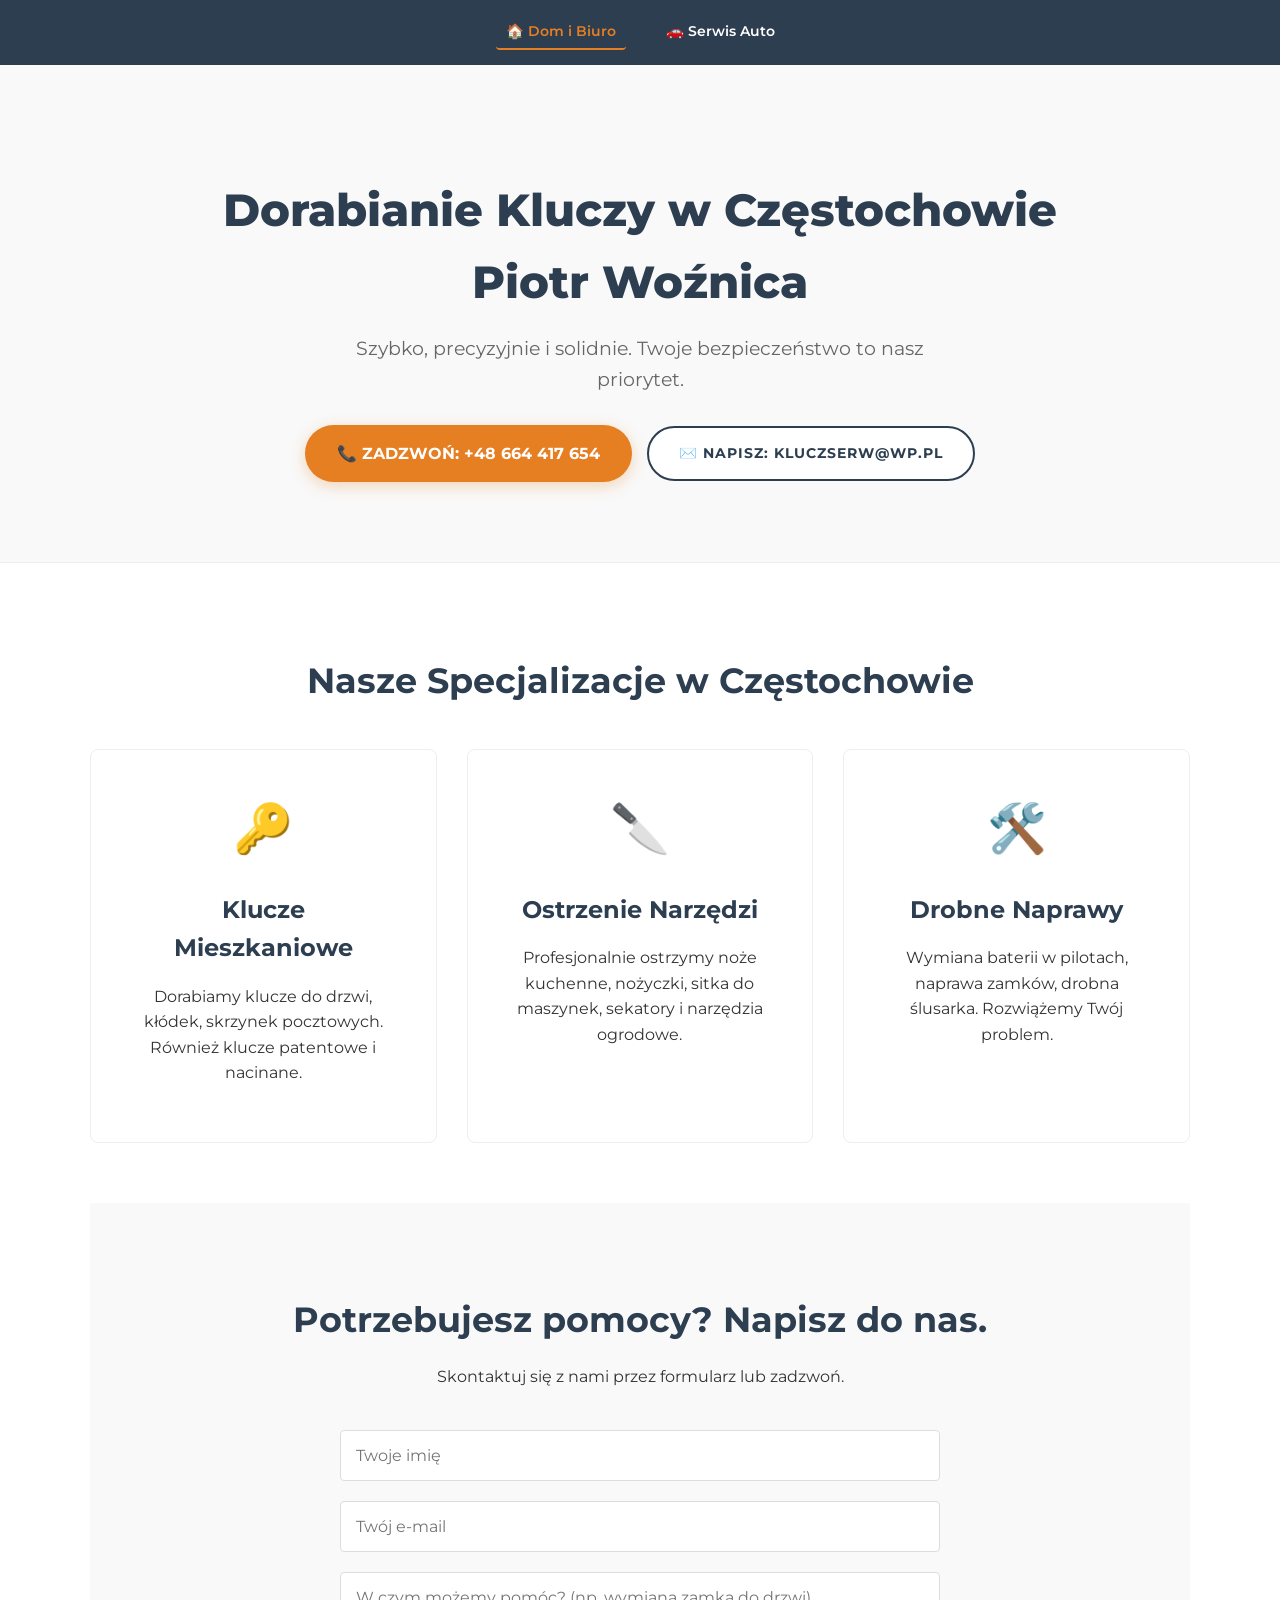
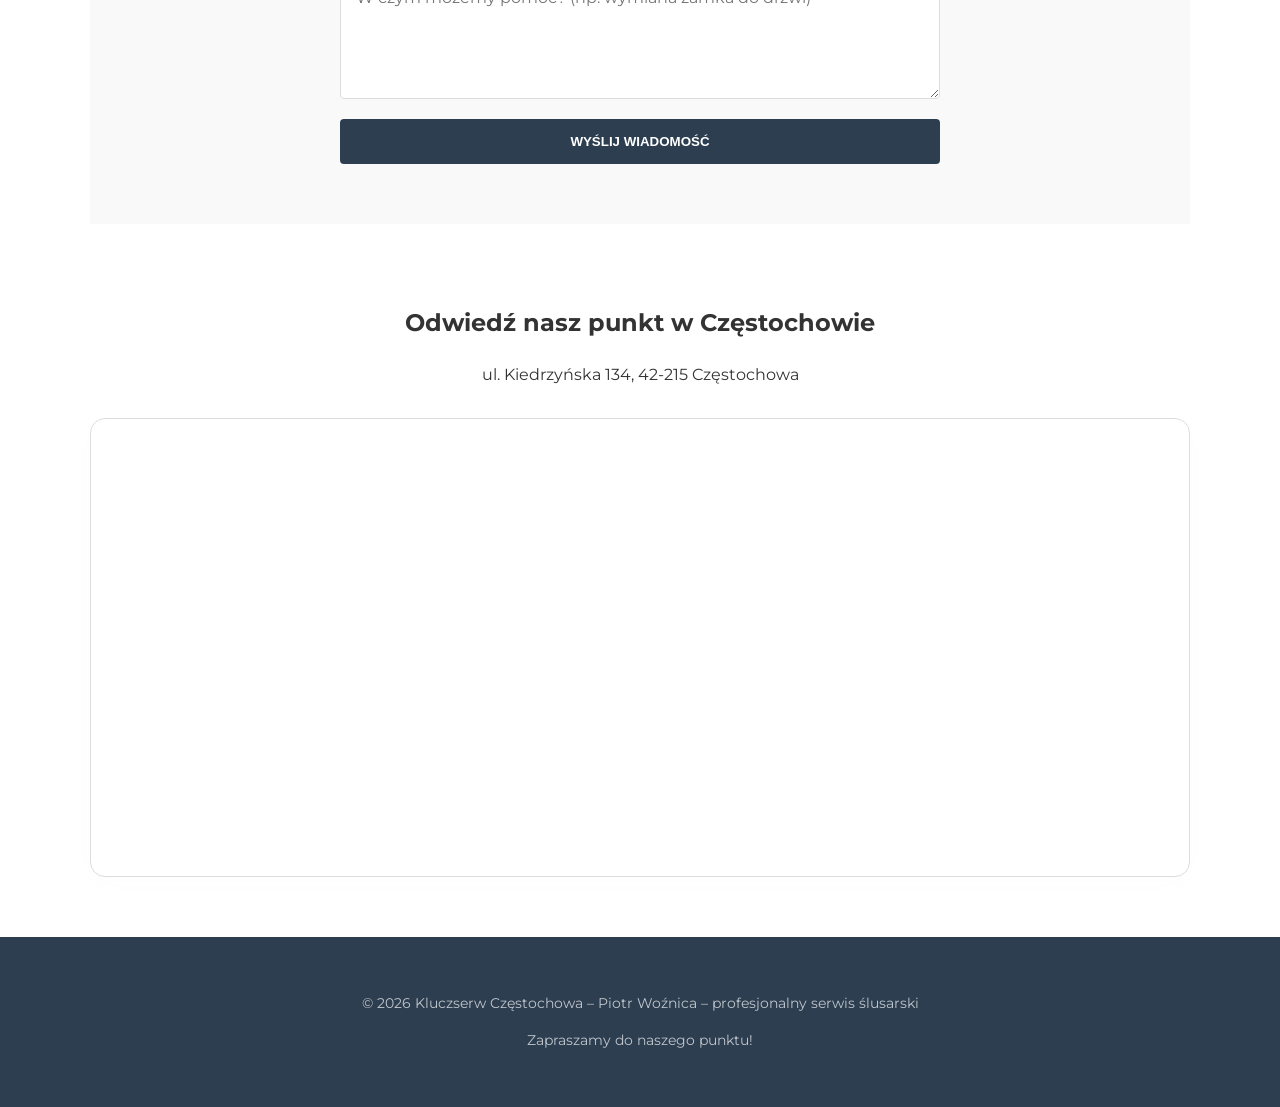
==== commit 9d7d3b61: "Add files via upload" ====
--- a/index.html
+++ b/index.html
@@ -6,6 +6,39 @@
     <title>Dorabianie Kluczy i Ślusarz Częstochowa - Piotr Woźnica</title>
     <meta name="description" content="Profesjonalne dorabianie kluczy domowych, ostrzenie narzędzi i usługi ślusarskie w Częstochowie. Piotr Woźnica - szybko, tanio i solidnie.">
     <meta name="keywords" content="dorabianie kluczy Częstochowa, ślusarz, ostrzenie noży, Piotr Woźnica, klucze domowe">
+    
+    <link rel="canonical" href="https://xn--kluczserw-czstochowa-fwc.pl/">
+    <meta name="robots" content="index, follow">
+    <meta property="og:type" content="website">
+    <meta property="og:locale" content="pl_PL">
+    <meta property="og:site_name" content="Kluczserw Częstochowa">
+    <meta property="og:title" content="Dorabianie Kluczy i Ślusarz Częstochowa - Piotr Woźnica">
+    <meta property="og:description" content="Dorabianie kluczy domowych, ostrzenie narzędzi i usługi ślusarskie w Częstochowie. ul. Kiedrzyńska 134.">
+    <meta property="og:url" content="https://xn--kluczserw-czstochowa-fwc.pl/">
+    <script type="application/ld+json">
+    {
+      "@context": "https://schema.org",
+      "@type": "Locksmith",
+      "name": "Kluczserw Częstochowa – Piotr Woźnica",
+      "url": "https://xn--kluczserw-czstochowa-fwc.pl/",
+      "telephone": "+48664417654",
+      "email": "kluczserw@wp.pl",
+      "description": "Dorabianie kluczy domowych i samochodowych, ostrzenie narzędzi, drobne usługi ślusarskie w Częstochowie.",
+      "address": {
+        "@type": "PostalAddress",
+        "streetAddress": "ul. Kiedrzyńska 134",
+        "postalCode": "42-215",
+        "addressLocality": "Częstochowa",
+        "addressCountry": "PL"
+      },
+      "geo": {
+        "@type": "GeoCoordinates",
+        "latitude": 50.8336582,
+        "longitude": 19.1165107
+      },
+      "areaServed": "Częstochowa"
+    }
+    </script>
     
     <link rel="preconnect" href="https://fonts.googleapis.com">
     <link rel="preconnect" href="https://fonts.gstatic.com" crossorigin>
@@ -21,7 +54,7 @@
 
     <header class="hero">
         <div class="container">
-            <h1>Dorabianie Kluczy<br>Piotr Woźnica</h1>
+            <h1>Dorabianie Kluczy w Częstochowie<br>Piotr Woźnica</h1>
             <p>Szybko, precyzyjnie i solidnie. Twoje bezpieczeństwo to nasz priorytet.</p>
             <div class="header-contact">
                 <a href="tel:+48664417654" class="cta-button">📞 Zadzwoń: +48 664 417 654</a>
@@ -31,7 +64,7 @@
     </header>
     <main class="container">
         <section class="services">
-            <h2>Nasze Specjalizacje</h2>
+            <h2>Nasze Specjalizacje w Częstochowie</h2>
             <div class="services-grid">
                 <div class="service-card">
                     <div class="icon">🔑</div>
@@ -67,13 +100,14 @@
         <h2>Odwiedź nasz punkt w Częstochowie</h2>
         <p>ul. Kiedrzyńska 134, 42-215 Częstochowa</p>
         <div class="map-container">
-            <iframe 
-                src="https://www.google.com/maps/embed?pb=!1m18!1m12!1m3!1d2520.4727788448!2d19.11588437704514!3d50.83428697166847!2m3!1f0!2f0!3f0!3m2!1i1024!2i768!4f13.1!3m3!1m2!1s0x4717b7a41525514f%3A0x7f02f9538348138e!2sKLUCZ-SERWIS!5e0!3m2!1spl!2spl!4v1709739000000!5m2!1spl!2spl" 
-                width="100%" 
-                height="450" 
-                style="border:0;" 
-                allowfullscreen="" 
-                loading="lazy" 
+            <iframe
+                title="Mapa dojazdu – Kluczserw, ul. Kiedrzyńska 134, Częstochowa"
+                src="https://www.google.com/maps/embed?pb=!1m14!1m8!1m3!1d2519.8653374214896!2d19.1165107!3d50.8336582!3m2!1i1024!2i768!4f13.1!3m3!1m2!1s0x4710b7a41525514f%3A0x7f02f9538348138e!2sKLUCZ-SERWIS!5e0!3m2!1spl!2spl!4v1779871761844!5m2!1spl!2spl"
+                width="100%"
+                height="450"
+                style="border:0;"
+                allowfullscreen=""
+                loading="lazy"
                 referrerpolicy="no-referrer-when-downgrade">
             </iframe>
         </div>
@@ -81,7 +115,7 @@
 </section>
     <footer>
         <div class="container">
-            <p>&copy; 2014 Twój Warsztat Kluczy - Profesjonalny serwis ślusarski</p>
+            <p>&copy; 2026 Kluczserw Częstochowa – Piotr Woźnica – profesjonalny serwis ślusarski</p>
             <p>Zapraszamy do naszego punktu!</p>
         </div>
     </footer>
